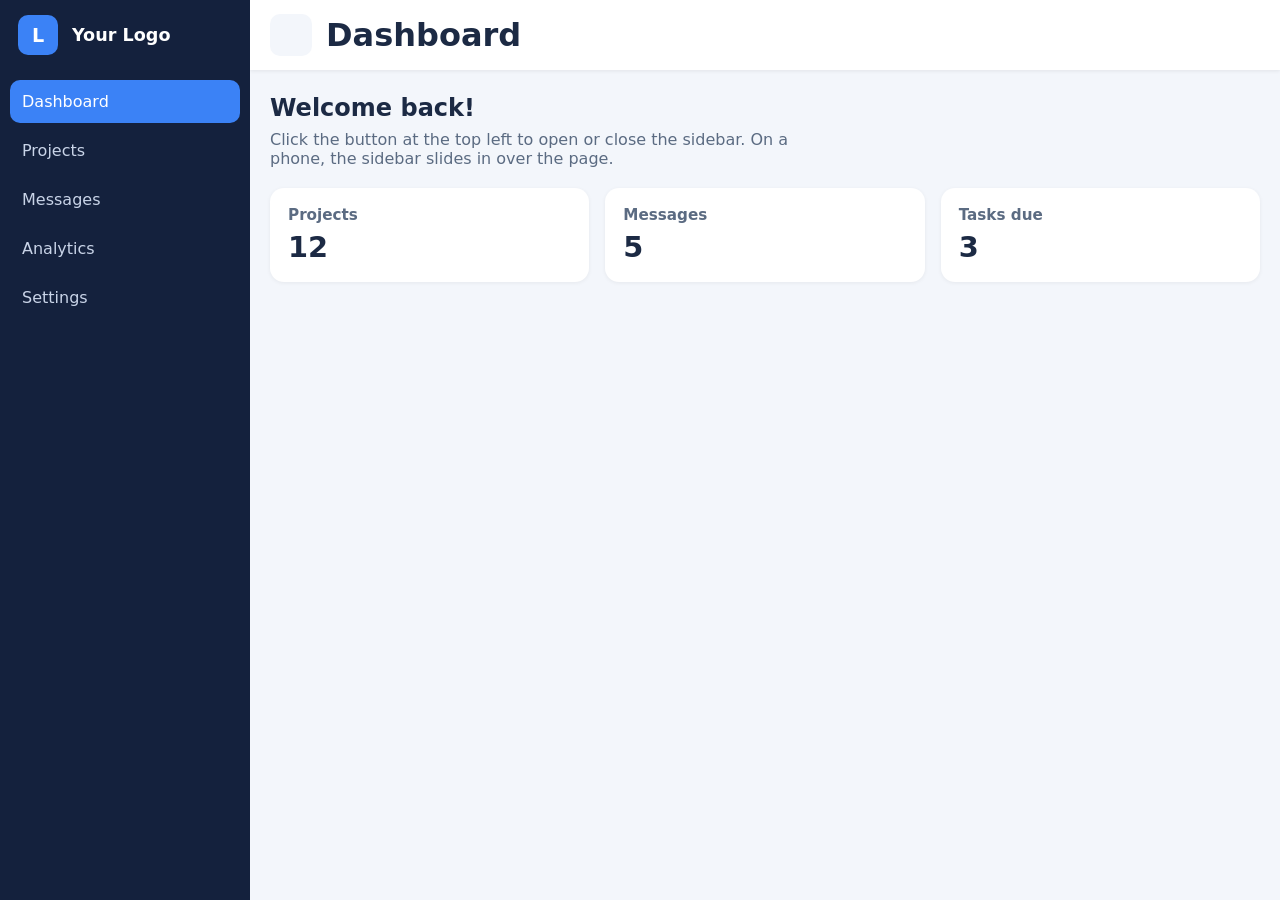
==== index.html @ d3ccb8f5 "Add files via upload Add Task 1: Collapsible Sidebar" ====
<!DOCTYPE html>
<html lang="en">
<head>
  <meta charset="UTF-8">
  <meta name="viewport" content="width=device-width, initial-scale=1.0">
  <title>Task 1 - Collapsible Sidebar</title>
  <link rel="stylesheet" href="style.css">
</head>          
<body>

  <!-- SIDEBAR -->
  <aside class="sidebar" id="sidebar">
    <!-- Logo placeholder at the top -->
    <div class="logo">
      <span class="logo-mark">L</span>
      <span class="logo-text">Your Logo</span>
    </div>

    <!-- 5 links with icons -->
    <nav>
      <ul class="menu">
        <li>
          <a href="#" class="active" title="Dashboard">
            <span class="label">Dashboard</span>
          </a>
        </li>
        <li>
          <a href="#" title="Projects">

            <span class="label">Projects</span>
          </a>
        </li>
        <li>
          <a href="#" title="Messages">

            <span class="label">Messages</span>
          </a>
        </li>
        <li>
          <a href="#" title="Analytics">

            <span class="label">Analytics</span>
          </a>
        </li>
        <li>
          <a href="#" title="Settings">
            
            <span class="label">Settings</span>
          </a>
        </li>
      </ul>
    </nav>
  </aside>

  <!-- Dark layer behind the sidebar on mobile -->
  <div class="overlay" id="overlay"></div>

  <!-- MAIN CONTENT -->
  <main class="content">
    <header class="topbar">
      <!-- Button that opens and closes the sidebar -->
      <button class="toggle-btn" id="toggleBtn" aria-label="Toggle sidebar" aria-expanded="true">
        
      </button>
      <h1>Dashboard</h1>
    </header>

    <section class="page">
      <h2>Welcome back!</h2>
      <p>Click the button at the top left to open or close the sidebar. On a phone, the sidebar slides in over the page.</p>
      <div class="cards">
        <div class="card"><h3>Projects</h3><p>12</p></div>
        <div class="card"><h3>Messages</h3><p>5</p></div>
        <div class="card"><h3>Tasks due</h3><p>3</p></div>
      </div>
    </section>
  </main>

  <script src="script.js"></script>
</body>
</html>
---- style.css ----
/* ---------- Basics ---------- */
:root {
  --sidebar-open: 250px;     /* width when open */
  --sidebar-closed: 76px;    /* width when collapsed (icons only) */
  --bg: #f3f6fb;
  --sidebar-bg: #14213d;
  --sidebar-text: #c9d4e8;
  --accent: #3b82f6;
  --speed: 0.3s;             /* animation speed */
}

* { box-sizing: border-box; margin: 0; padding: 0; }

body {
  display: flex;             /* sidebar on the left, content on the right */
  min-height: 100vh;
  font-family: system-ui, -apple-system, "Segoe UI", Roboto, Arial, sans-serif;
  background: var(--bg);
  color: #1c2a44;
}

/* ---------- Sidebar ---------- */
.sidebar {
  width: var(--sidebar-open);
  background: var(--sidebar-bg);
  color: var(--sidebar-text);
  height: 100vh;
  position: sticky;
  top: 0;
  overflow: hidden;
  flex-shrink: 0;
  transition: width var(--speed) ease;   /* smooth open/close */
}

.sidebar.collapsed { width: var(--sidebar-closed); }

/* Logo */
.logo {
  display: flex;
  align-items: center;
  gap: 14px;
  height: 70px;
  padding: 0 18px;
  white-space: nowrap;
}

.logo-mark {
  width: 40px;
  height: 40px;
  flex-shrink: 0;
  display: grid;
  place-items: center;
  background: var(--accent);
  color: #fff;
  font-weight: 700;
  font-size: 1.2rem;
  border-radius: 10px;
}

.logo-text { font-weight: 700; color: #fff; font-size: 1.1rem; }

/* Menu links */
.menu { list-style: none; padding: 10px; }

.menu a {
  display: flex;
  align-items: center;
  gap: 16px;
  padding: 12px;
  margin-bottom: 6px;
  border-radius: 10px;
  color: inherit;
  text-decoration: none;
  white-space: nowrap;
  transition: background var(--speed), color var(--speed);
}

.menu a:hover { background: rgba(255, 255, 255, 0.08); color: #fff; }
.menu a.active { background: var(--accent); color: #fff; }

.menu svg {
  width: 24px;
  height: 24px;
  flex-shrink: 0;
  fill: none;
  stroke: currentColor;
  stroke-width: 2;
  stroke-linecap: round;
  stroke-linejoin: round;
}

/* Text fades out when the sidebar is collapsed */
.label, .logo-text { transition: opacity var(--speed); }
.sidebar.collapsed .label,
.sidebar.collapsed .logo-text { opacity: 0; }

/* ---------- Main content ---------- */
.content { flex: 1; min-width: 0; }

.topbar {
  display: flex;
  align-items: center;
  gap: 14px;
  height: 70px;
  padding: 0 20px;
  background: #fff;
  box-shadow: 0 1px 4px rgba(0, 0, 0, 0.08);
}

.toggle-btn {
  width: 42px;
  height: 42px;
  display: grid;
  place-items: center;
  border: none;
  border-radius: 10px;
  background: var(--bg);
  color: var(--sidebar-bg);
  cursor: pointer;
  transition: background var(--speed);
}
.toggle-btn:hover { background: #e1e9f6; }
.toggle-btn svg { width: 24px; height: 24px; fill: none; stroke: currentColor; stroke-width: 2; stroke-linecap: round; }

.page { padding: 24px 20px; }
.page h2 { margin-bottom: 8px; }
.page > p { color: #5b6b82; margin-bottom: 20px; max-width: 560px; }

.cards { display: grid; grid-template-columns: repeat(auto-fit, minmax(180px, 1fr)); gap: 16px; }
.card { background: #fff; padding: 18px; border-radius: 14px; box-shadow: 0 1px 4px rgba(0, 0, 0, 0.06); }
.card h3 { font-size: 0.95rem; color: #5b6b82; margin-bottom: 6px; }
.card p { font-size: 1.8rem; font-weight: 700; }

/* Dark layer is hidden on desktop */
.overlay { display: none; }

/* ---------- Mobile (bonus): sidebar slides in over the page ---------- */
@media (max-width: 768px) {
  .sidebar {
    position: fixed;
    left: 0;
    top: 0;
    z-index: 20;
    width: var(--sidebar-open);
    transform: translateX(-100%);              /* hidden off-screen */
    transition: transform var(--speed) ease;
  }
  .sidebar.open { transform: translateX(0); }  /* slides in */

  .overlay {
    display: block;
    position: fixed;
    inset: 0;
    z-index: 10;
    background: rgba(0, 0, 0, 0.5);
    opacity: 0;
    pointer-events: none;
    transition: opacity var(--speed);
  }
  .overlay.show { opacity: 1; pointer-events: auto; }
}
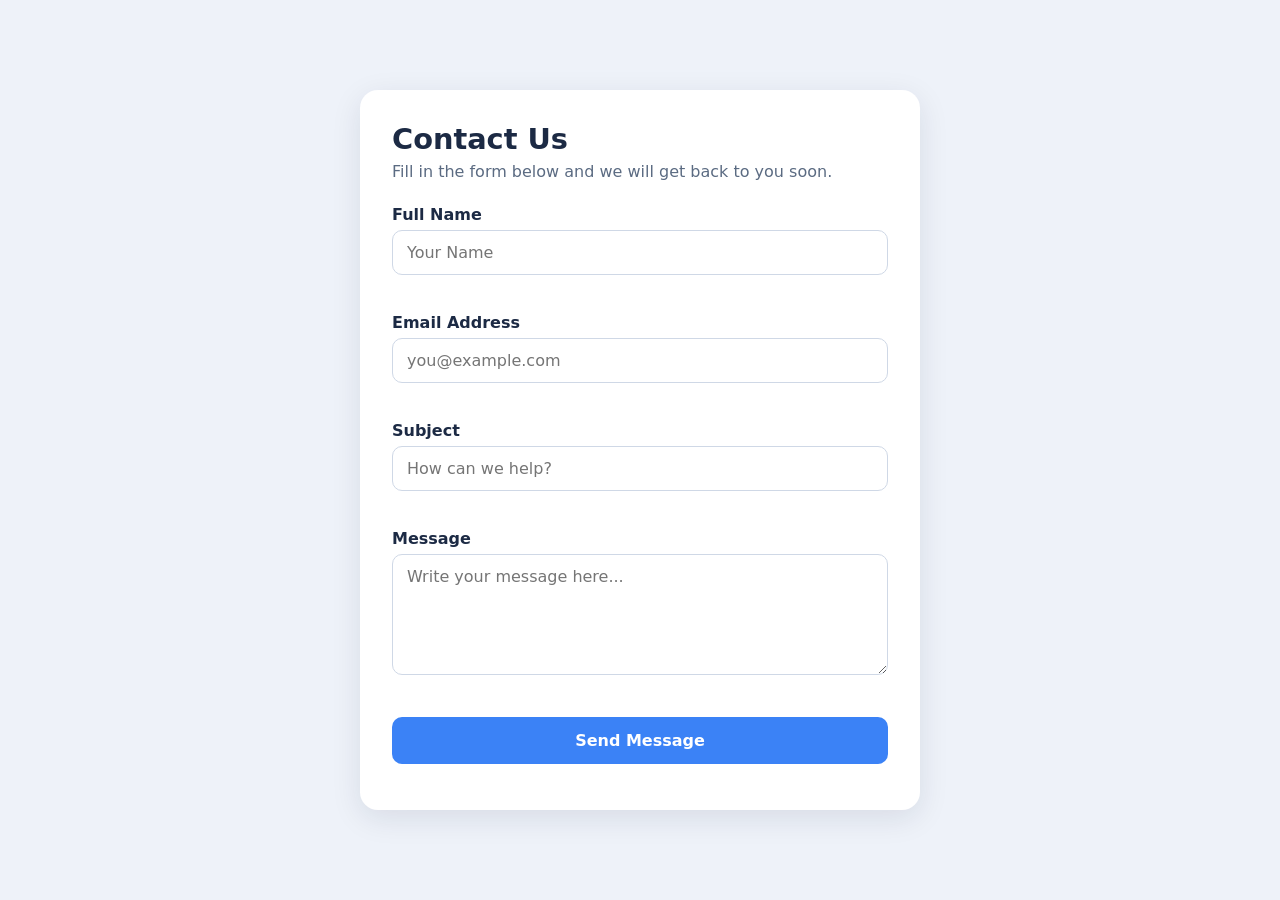
==== commit d154926e: "Add Task 2: Contact Form HTML, CSS and JavaScript project for the Elevvo Frontend Development intern" ====
--- a/index.html
+++ b/index.html
@@ -3,76 +3,45 @@
 <head>
   <meta charset="UTF-8">
   <meta name="viewport" content="width=device-width, initial-scale=1.0">
-  <title>Task 1 - Collapsible Sidebar</title>
+  <title>Task 2 - Contact Form</title>
   <link rel="stylesheet" href="style.css">
-</head>          
+</head>
 <body>
+  <main class="wrapper">
+    <section class="form-card">
+      <h1>Contact Us</h1>
+      <p class="intro">Fill in the form below and we will get back to you soon.</p>
 
-  <!-- SIDEBAR -->
-  <aside class="sidebar" id="sidebar">
-    <!-- Logo placeholder at the top -->
-    <div class="logo">
-      <span class="logo-mark">L</span>
-      <span class="logo-text">Your Logo</span>
-    </div>
+     
+      <form id="contactForm" novalidate>
 
-    <!-- 5 links with icons -->
-    <nav>
-      <ul class="menu">
-        <li>
-          <a href="#" class="active" title="Dashboard">
-            <span class="label">Dashboard</span>
-          </a>
-        </li>
-        <li>
-          <a href="#" title="Projects">
+        <div class="field">
+          <label for="name">Full Name</label>
+          <input type="text" id="name" name="name" placeholder="Your Name" autocomplete="name">
+          <small class="error" id="nameError"></small>
+        </div>
 
-            <span class="label">Projects</span>
-          </a>
-        </li>
-        <li>
-          <a href="#" title="Messages">
+        <div class="field">
+          <label for="email">Email Address</label>
+          <input type="email" id="email" name="email" placeholder="you@example.com" autocomplete="email">
+          <small class="error" id="emailError"></small>
+        </div>
 
-            <span class="label">Messages</span>
-          </a>
-        </li>
-        <li>
-          <a href="#" title="Analytics">
+        <div class="field">
+          <label for="subject">Subject</label>
+          <input type="text" id="subject" name="subject" placeholder="How can we help?">
+          <small class="error" id="subjectError"></small>
+        </div>
 
-            <span class="label">Analytics</span>
-          </a>
-        </li>
-        <li>
-          <a href="#" title="Settings">
-            
-            <span class="label">Settings</span>
-          </a>
-        </li>
-      </ul>
-    </nav>
-  </aside>
+        <div class="field">
+          <label for="message">Message</label>
+          <textarea id="message" name="message" rows="5" placeholder="Write your message here..."></textarea>
+          <small class="error" id="messageError"></small>
+        </div>
 
-  <!-- Dark layer behind the sidebar on mobile -->
-  <div class="overlay" id="overlay"></div>
-
-  <!-- MAIN CONTENT -->
-  <main class="content">
-    <header class="topbar">
-      <!-- Button that opens and closes the sidebar -->
-      <button class="toggle-btn" id="toggleBtn" aria-label="Toggle sidebar" aria-expanded="true">
-        
-      </button>
-      <h1>Dashboard</h1>
-    </header>
-
-    <section class="page">
-      <h2>Welcome back!</h2>
-      <p>Click the button at the top left to open or close the sidebar. On a phone, the sidebar slides in over the page.</p>
-      <div class="cards">
-        <div class="card"><h3>Projects</h3><p>12</p></div>
-        <div class="card"><h3>Messages</h3><p>5</p></div>
-        <div class="card"><h3>Tasks due</h3><p>3</p></div>
-      </div>
+        <button type="submit" class="submit-btn">Send Message</button>
+        <p class="success" id="successMsg" role="status"></p>
+      </form>
     </section>
   </main>
 
--- a/style.css
+++ b/style.css
@@ -1,161 +1,111 @@
 /* ---------- Basics ---------- */
 :root {
-  --sidebar-open: 250px;     /* width when open */
-  --sidebar-closed: 76px;    /* width when collapsed (icons only) */
-  --bg: #f3f6fb;
-  --sidebar-bg: #14213d;
-  --sidebar-text: #c9d4e8;
+  --bg: #eef2f9;
+  --card: #ffffff;
+  --text: #1c2a44;
+  --muted: #5b6b82;
   --accent: #3b82f6;
-  --speed: 0.3s;             /* animation speed */
+  --accent-dark: #2563eb;
+  --border: #cfd8e6;
+  --error: #dc2626;
+  --success: #15803d;
 }
 
 * { box-sizing: border-box; margin: 0; padding: 0; }
 
 body {
-  display: flex;             /* sidebar on the left, content on the right */
   min-height: 100vh;
   font-family: system-ui, -apple-system, "Segoe UI", Roboto, Arial, sans-serif;
   background: var(--bg);
-  color: #1c2a44;
+  color: var(--text);
 }
 
-/* ---------- Sidebar ---------- */
-.sidebar {
-  width: var(--sidebar-open);
-  background: var(--sidebar-bg);
-  color: var(--sidebar-text);
-  height: 100vh;
-  position: sticky;
-  top: 0;
-  overflow: hidden;
-  flex-shrink: 0;
-  transition: width var(--speed) ease;   /* smooth open/close */
+/* Centers the card on any screen */
+.wrapper {
+  min-height: 100vh;
+  display: grid;
+  place-items: center;
+  padding: 20px;
 }
 
-.sidebar.collapsed { width: var(--sidebar-closed); }
-
-/* Logo */
-.logo {
-  display: flex;
-  align-items: center;
-  gap: 14px;
-  height: 70px;
-  padding: 0 18px;
-  white-space: nowrap;
+.form-card {
+  width: 100%;
+  max-width: 560px;       /* wide on desktop, full width on phones */
+  background: var(--card);
+  padding: 32px;
+  border-radius: 18px;
+  box-shadow: 0 8px 30px rgba(20, 33, 61, 0.1);
 }
 
-.logo-mark {
-  width: 40px;
-  height: 40px;
-  flex-shrink: 0;
-  display: grid;
-  place-items: center;
-  background: var(--accent);
-  color: #fff;
-  font-weight: 700;
-  font-size: 1.2rem;
-  border-radius: 10px;
+h1 { font-size: 1.8rem; margin-bottom: 6px; }
+.intro { color: var(--muted); margin-bottom: 24px; }
+
+/* ---------- Form fields (spacing between inputs) ---------- */
+.field { margin-bottom: 18px; }
+
+label {
+  display: block;
+  font-weight: 600;
+  margin-bottom: 6px;
 }
 
-.logo-text { font-weight: 700; color: #fff; font-size: 1.1rem; }
-
-/* Menu links */
-.menu { list-style: none; padding: 10px; }
-
-.menu a {
-  display: flex;
-  align-items: center;
-  gap: 16px;
-  padding: 12px;
-  margin-bottom: 6px;
+input, textarea {
+  width: 100%;
+  padding: 12px 14px;
+  font: inherit;
+  color: var(--text);
+  background: #fff;
+  border: 1.5px solid var(--border);
   border-radius: 10px;
-  color: inherit;
-  text-decoration: none;
-  white-space: nowrap;
-  transition: background var(--speed), color var(--speed);
+  transition: border-color 0.2s, box-shadow 0.2s;
 }
 
-.menu a:hover { background: rgba(255, 255, 255, 0.08); color: #fff; }
-.menu a.active { background: var(--accent); color: #fff; }
+textarea { resize: vertical; min-height: 120px; }
 
-.menu svg {
-  width: 24px;
-  height: 24px;
-  flex-shrink: 0;
-  fill: none;
-  stroke: currentColor;
-  stroke-width: 2;
-  stroke-linecap: round;
-  stroke-linejoin: round;
+input:focus, textarea:focus {
+  outline: none;
+  border-color: var(--accent);
+  box-shadow: 0 0 0 3px rgba(59, 130, 246, 0.2);
 }
 
-/* Text fades out when the sidebar is collapsed */
-.label, .logo-text { transition: opacity var(--speed); }
-.sidebar.collapsed .label,
-.sidebar.collapsed .logo-text { opacity: 0; }
+/* Red border when a field has an error */
+.field.invalid input,
+.field.invalid textarea { border-color: var(--error); }
 
-/* ---------- Main content ---------- */
-.content { flex: 1; min-width: 0; }
-
-.topbar {
-  display: flex;
-  align-items: center;
-  gap: 14px;
-  height: 70px;
-  padding: 0 20px;
-  background: #fff;
-  box-shadow: 0 1px 4px rgba(0, 0, 0, 0.08);
+.error {
+  display: block;
+  min-height: 1.1em;
+  margin-top: 5px;
+  color: var(--error);
+  font-size: 0.85rem;
 }
 
-.toggle-btn {
-  width: 42px;
-  height: 42px;
-  display: grid;
-  place-items: center;
+/* ---------- Submit button (always visible) ---------- */
+.submit-btn {
+  width: 100%;
+  padding: 14px;
+  font: inherit;
+  font-weight: 700;
+  color: #fff;
+  background: var(--accent);
   border: none;
   border-radius: 10px;
-  background: var(--bg);
-  color: var(--sidebar-bg);
   cursor: pointer;
-  transition: background var(--speed);
+  transition: background 0.2s, transform 0.1s;
 }
-.toggle-btn:hover { background: #e1e9f6; }
-.toggle-btn svg { width: 24px; height: 24px; fill: none; stroke: currentColor; stroke-width: 2; stroke-linecap: round; }
+.submit-btn:hover { background: var(--accent-dark); }
+.submit-btn:active { transform: scale(0.98); }
 
-.page { padding: 24px 20px; }
-.page h2 { margin-bottom: 8px; }
-.page > p { color: #5b6b82; margin-bottom: 20px; max-width: 560px; }
+.success {
+  margin-top: 14px;
+  text-align: center;
+  font-weight: 600;
+  color: var(--success);
+}
 
-.cards { display: grid; grid-template-columns: repeat(auto-fit, minmax(180px, 1fr)); gap: 16px; }
-.card { background: #fff; padding: 18px; border-radius: 14px; box-shadow: 0 1px 4px rgba(0, 0, 0, 0.06); }
-.card h3 { font-size: 0.95rem; color: #5b6b82; margin-bottom: 6px; }
-.card p { font-size: 1.8rem; font-weight: 700; }
-
-/* Dark layer is hidden on desktop */
-.overlay { display: none; }
-
-/* ---------- Mobile (bonus): sidebar slides in over the page ---------- */
-@media (max-width: 768px) {
-  .sidebar {
-    position: fixed;
-    left: 0;
-    top: 0;
-    z-index: 20;
-    width: var(--sidebar-open);
-    transform: translateX(-100%);              /* hidden off-screen */
-    transition: transform var(--speed) ease;
-  }
-  .sidebar.open { transform: translateX(0); }  /* slides in */
-
-  .overlay {
-    display: block;
-    position: fixed;
-    inset: 0;
-    z-index: 10;
-    background: rgba(0, 0, 0, 0.5);
-    opacity: 0;
-    pointer-events: none;
-    transition: opacity var(--speed);
-  }
-  .overlay.show { opacity: 1; pointer-events: auto; }
+/* ---------- Small screens ---------- */
+@media (max-width: 480px) {
+  .wrapper { padding: 12px; }
+  .form-card { padding: 22px 18px; }
+  h1 { font-size: 1.5rem; }
 }
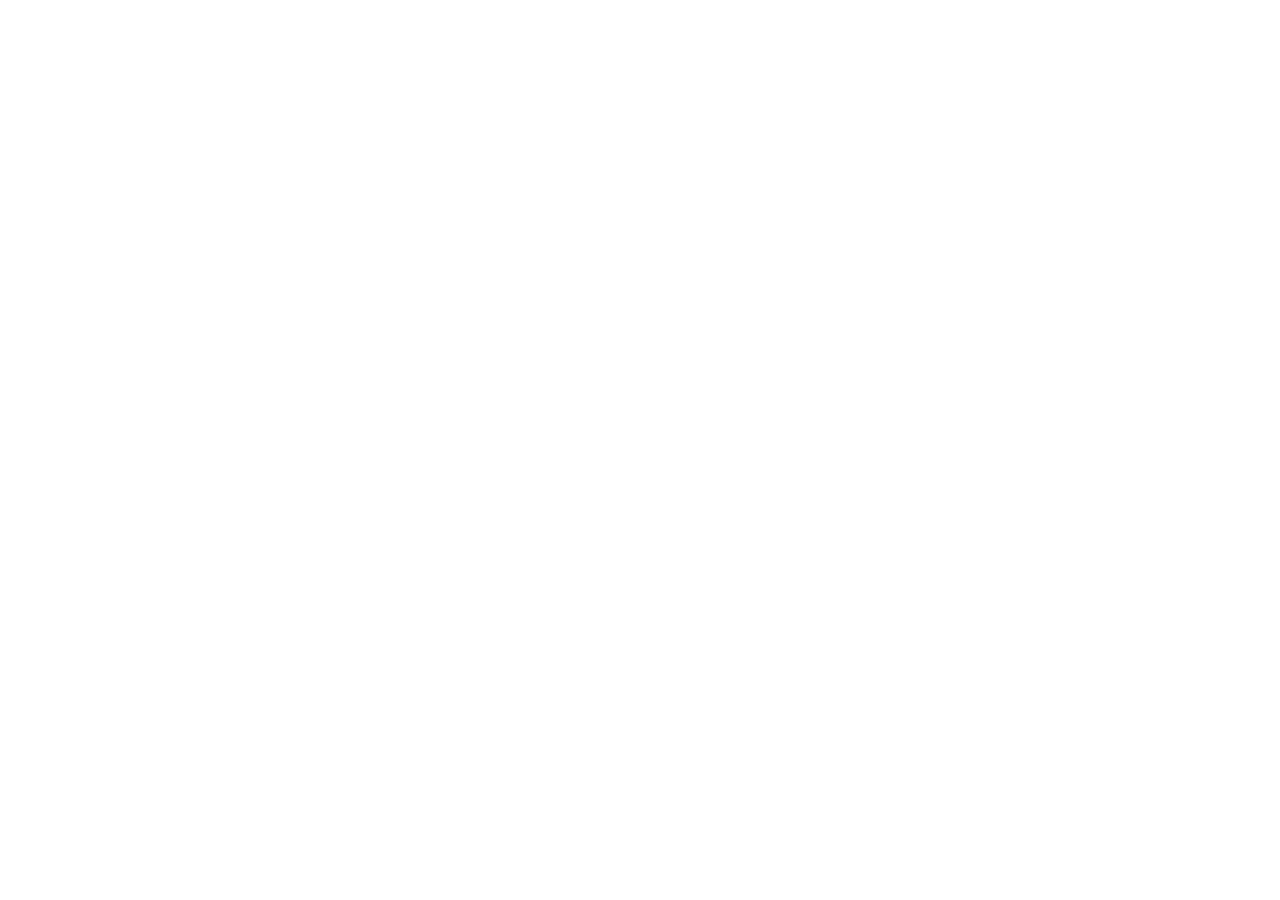
==== commit 27af12f2: "TaskFlow Landing Page" ====
--- a/index.html
+++ b/index.html
@@ -3,48 +3,289 @@
 <head>
   <meta charset="UTF-8">
   <meta name="viewport" content="width=device-width, initial-scale=1.0">
-  <title>Task 2 - Contact Form</title>
+  <title>TaskFlow - Organize your tasks</title>
   <link rel="stylesheet" href="style.css">
 </head>
 <body>
-  <main class="wrapper">
-    <section class="form-card">
-      <h1>Contact Us</h1>
-      <p class="intro">Fill in the form below and we will get back to you soon.</p>
-
-     
-      <form id="contactForm" novalidate>
-
-        <div class="field">
-          <label for="name">Full Name</label>
-          <input type="text" id="name" name="name" placeholder="Your Name" autocomplete="name">
-          <small class="error" id="nameError"></small>
-        </div>
-
-        <div class="field">
-          <label for="email">Email Address</label>
-          <input type="email" id="email" name="email" placeholder="you@example.com" autocomplete="email">
-          <small class="error" id="emailError"></small>
-        </div>
-
-        <div class="field">
-          <label for="subject">Subject</label>
-          <input type="text" id="subject" name="subject" placeholder="How can we help?">
-          <small class="error" id="subjectError"></small>
-        </div>
-
-        <div class="field">
-          <label for="message">Message</label>
-          <textarea id="message" name="message" rows="5" placeholder="Write your message here..."></textarea>
-          <small class="error" id="messageError"></small>
-        </div>
-
-        <button type="submit" class="submit-btn">Send Message</button>
-        <p class="success" id="successMsg" role="status"></p>
-      </form>
-    </section>
-  </main>
-
-  <script src="script.js"></script>
+  <div id="root"></div>
+
+  <!-- React and Babel are loaded from the internet (CDN), so no installation is needed -->
+  <script src="https://cdnjs.cloudflare.com/ajax/libs/react/18.3.1/umd/react.production.min.js"></script>
+  <script src="https://cdnjs.cloudflare.com/ajax/libs/react-dom/18.3.1/umd/react-dom.production.min.js"></script>
+  <script src="https://cdnjs.cloudflare.com/ajax/libs/babel-standalone/7.26.4/babel.min.js"></script>
+
+  <!-- Our React code (JSX). Babel converts it so the browser can run it. -->
+  <script type="text/babel">
+const { useState, useEffect, useRef } = React;
+
+/* ---------- Data (each section is built from these lists) ---------- */
+const NAV_LINKS = [
+  ["Features", "#features"],
+  ["Reviews", "#reviews"],
+  ["Pricing", "#pricing"],
+  ["Contact", "#contact"],
+];
+
+const FEATURES = [
+  { icon: "list", title: "Smart Task Lists", text: "Create lists, add due dates and sort tasks by priority. Everything you need to do, in one clear place." },
+  { icon: "bell", title: "Reminders & Deadlines", text: "Get a gentle nudge before a task is due, so you never miss an important deadline again." },
+  { icon: "users", title: "Team Collaboration", text: "Share lists with your team, assign tasks and see progress in real time." },
+];
+
+const REVIEWS = [
+  { quote: "TaskFlow cut my planning time in half. I finally know what to do every morning.", name: "Sara Ahmed", role: "Freelance Designer" },
+  { quote: "Our team stopped missing deadlines in the first month. It is simple and it just works.", name: "Daniel Brooks", role: "Project Manager" },
+  { quote: "Clean, fast and easy to use. The best task app I have tried so far.", name: "Hina Khan", role: "University Student" },
+];
+
+const PLANS = [
+  { name: "Free", price: "$0", note: "For personal use", features: ["Up to 3 lists", "Basic reminders", "Mobile access"], button: "Start Free" },
+  { name: "Pro", price: "$9", note: "For busy professionals", features: ["Unlimited lists", "Smart reminders", "Priority labels", "Priority support"], button: "Go Pro", featured: true },
+  { name: "Team", price: "$29", note: "For small teams", features: ["Everything in Pro", "Up to 10 members", "Shared lists", "Progress reports"], button: "Start Team Plan" },
+];
+
+const SOCIALS = [
+  { label: "LinkedIn", text: "in", href: "#" },
+  { label: "Facebook", text: "f", href: "#" },
+  { label: "X", text: "X", href: "#" },
+];
+
+/* ---------- Small reusable components ---------- */
+
+// Icon: draws an SVG icon by name
+function Icon({ name }) {
+  const paths = {
+    list: <path d="M9 6h11M9 12h11M9 18h11M4 6l1 1 2-2M4 12l1 1 2-2M4 18l1 1 2-2" />,
+    bell: <path d="M18 8a6 6 0 0 0-12 0c0 7-3 9-3 9h18s-3-2-3-9M13.7 21a2 2 0 0 1-3.4 0" />,
+    users: <path d="M17 21v-2a4 4 0 0 0-4-4H7a4 4 0 0 0-4 4v2M10 11a4 4 0 1 0 0-8 4 4 0 0 0 0 8M21 21v-2a4 4 0 0 0-3-3.9M16 3.1a4 4 0 0 1 0 7.8" />,
+  };
+  return (
+    <svg viewBox="0 0 24 24" className="icon" aria-hidden="true">
+      {paths[name]}
+    </svg>
+  );
+}
+
+// Reveal (bonus): fades a section in when it scrolls into view
+function Reveal({ children, delay = 0, className = "" }) {
+  const ref = useRef(null);
+  const [visible, setVisible] = useState(false);
+
+  useEffect(() => {
+    const el = ref.current;
+    if (!el || !("IntersectionObserver" in window)) {
+      setVisible(true);
+      return;
+    }
+    const observer = new IntersectionObserver(
+      ([entry]) => {
+        if (entry.isIntersecting) {
+          setVisible(true);
+          observer.disconnect();
+        }
+      },
+      { threshold: 0.15 }
+    );
+    observer.observe(el);
+    return () => observer.disconnect();
+  }, []);
+
+  return (
+    <div
+      ref={ref}
+      className={`reveal ${visible ? "show" : ""} ${className}`}
+      style={{ transitionDelay: delay + "ms" }}
+    >
+      {children}
+    </div>
+  );
+}
+
+/* ---------- Page sections ---------- */
+
+function Navbar() {
+  const [open, setOpen] = useState(false);
+  return (
+    <header className="nav">
+      <div className="container nav-inner">
+        <a className="brand" href="#top">
+          <span className="brand-mark">&#10003;</span> TaskFlow
+        </a>
+        <button className="menu-btn" aria-label="Toggle menu" aria-expanded={open} onClick={() => setOpen(!open)}>
+          {open ? "\u2715" : "\u2630"}
+        </button>
+        <nav className={"nav-links " + (open ? "open" : "")}>
+          {NAV_LINKS.map(([label, href]) => (
+            <a key={label} href={href} onClick={() => setOpen(false)}>{label}</a>
+          ))}
+          <a className="btn btn-small" href="#pricing" onClick={() => setOpen(false)}>Get Started</a>
+        </nav>
+      </div>
+    </header>
+  );
+}
+
+function Hero() {
+  const tasks = ["Design the landing page", "Send invoice to client", "Plan next week"];
+  const [done, setDone] = useState([true, false, false]);
+
+  const toggle = (i) => setDone(done.map((d, idx) => (idx === i ? !d : d)));
+  const finished = done.filter(Boolean).length;
+
+  return (
+    <section className="hero" id="top">
+      <div className="container hero-grid">
+        <Reveal>
+          <p className="tag">Task management made simple</p>
+          <h1>Organize your tasks. <span>Get more done.</span></h1>
+          <p className="lead">TaskFlow helps you plan your day, track deadlines and finish what matters, without the stress.</p>
+          <div className="hero-actions">
+            <a className="btn" href="#pricing">Get Started Free</a>
+            <a className="btn btn-outline" href="#features">See Features</a>
+          </div>
+        </Reveal>
+
+        <Reveal delay={150}>
+          <div className="mock">
+            <div className="mock-head">
+              <b>Today</b>
+              <span>{finished}/{tasks.length} done</span>
+            </div>
+            {tasks.map((t, i) => (
+              <button key={t} className={"mock-task " + (done[i] ? "done" : "")} onClick={() => toggle(i)}>
+                <span className="check">{done[i] ? "\u2713" : ""}</span>
+                {t}
+              </button>
+            ))}
+          </div>
+        </Reveal>
+      </div>
+    </section>
+  );
+}
+
+function Features() {
+  return (
+    <section className="section" id="features">
+      <div className="container">
+        <Reveal>
+          <h2>Everything you need to stay on track</h2>
+          <p className="sub">Three simple tools that keep your work organized.</p>
+        </Reveal>
+        <div className="grid-3">
+          {FEATURES.map((f, i) => (
+            <Reveal key={f.title} delay={i * 120}>
+              <div className="card feature">
+                <div className="icon-wrap"><Icon name={f.icon} /></div>
+                <h3>{f.title}</h3>
+                <p>{f.text}</p>
+              </div>
+            </Reveal>
+          ))}
+        </div>
+      </div>
+    </section>
+  );
+}
+
+function Reviews() {
+  return (
+    <section className="section alt" id="reviews">
+      <div className="container">
+        <Reveal>
+          <h2>Loved by happy users</h2>
+          <p className="sub">Here is what people say about TaskFlow.</p>
+        </Reveal>
+        <div className="grid-3">
+          {REVIEWS.map((r, i) => (
+            <Reveal key={r.name} delay={i * 120}>
+              <figure className="card review">
+                <div className="stars" aria-label="5 stars">&#9733;&#9733;&#9733;&#9733;&#9733;</div>
+                <blockquote>&ldquo;{r.quote}&rdquo;</blockquote>
+                <figcaption><b>{r.name}</b><span>{r.role}</span></figcaption>
+              </figure>
+            </Reveal>
+          ))}
+        </div>
+      </div>
+    </section>
+  );
+}
+
+function Pricing() {
+  return (
+    <section className="section" id="pricing">
+      <div className="container">
+        <Reveal>
+          <h2>Simple pricing</h2>
+          <p className="sub">Start free. Upgrade when you are ready.</p>
+        </Reveal>
+        <div className="grid-3 pricing">
+          {PLANS.map((p, i) => (
+            <Reveal key={p.name} delay={i * 120}>
+              <div className={"card plan " + (p.featured ? "featured" : "")}>
+                {p.featured && <span className="badge">Most popular</span>}
+                <h3>{p.name}</h3>
+                <p className="note">{p.note}</p>
+                <p className="price">{p.price}<small>{p.name === "Free" ? "" : " / month"}</small></p>
+                <ul>
+                  {p.features.map((f) => <li key={f}>{f}</li>)}
+                </ul>
+                <a className={"btn " + (p.featured ? "" : "btn-outline")} href="#contact">{p.button}</a>
+              </div>
+            </Reveal>
+          ))}
+        </div>
+      </div>
+    </section>
+  );
+}
+
+function Footer() {
+  return (
+    <footer className="footer" id="contact">
+      <div className="container footer-grid">
+        <div>
+          <a className="brand light" href="#top"><span className="brand-mark">&#10003;</span> TaskFlow</a>
+          <p className="foot-text">Organize your tasks and get more done.</p>
+        </div>
+        <div>
+          <h4>Contact</h4>
+          <a href="mailto:hello@taskflow.example">hello@taskflow.example</a>
+          <a href="tel:+15550100">+1 555 0100</a>
+          <a href="#top">Support Center</a>
+        </div>
+        <div>
+          <h4>Follow us</h4>
+          <div className="socials">
+            {SOCIALS.map((s) => (
+              <a key={s.label} href={s.href} aria-label={s.label} className="social">{s.text}</a>
+            ))}
+          </div>
+        </div>
+      </div>
+      <p className="copy">&copy; 2026 TaskFlow. A fictional app built for the Elevvo internship.</p>
+    </footer>
+  );
+}
+
+function App() {
+  return (
+    <>
+      <Navbar />
+      <main>
+        <Hero />
+        <Features />
+        <Reviews />
+        <Pricing />
+      </main>
+      <Footer />
+    </>
+  );
+}
+
+ReactDOM.createRoot(document.getElementById("root")).render(<App />);
+
+  </script>
 </body>
 </html>
--- a/style.css
+++ b/style.css
@@ -1,111 +1,169 @@
 /* ---------- Basics ---------- */
 :root {
-  --bg: #eef2f9;
-  --card: #ffffff;
-  --text: #1c2a44;
-  --muted: #5b6b82;
-  --accent: #3b82f6;
-  --accent-dark: #2563eb;
-  --border: #cfd8e6;
-  --error: #dc2626;
-  --success: #15803d;
+  --primary: #5b5bf0;
+  --primary-dark: #4646d6;
+  --dark: #151a33;
+  --text: #2a3150;
+  --muted: #667091;
+  --bg: #ffffff;
+  --alt: #f4f5fd;
+  --border: #e3e6f5;
 }
 
 * { box-sizing: border-box; margin: 0; padding: 0; }
+html { scroll-behavior: smooth; scroll-padding-top: 76px; }
 
 body {
-  min-height: 100vh;
   font-family: system-ui, -apple-system, "Segoe UI", Roboto, Arial, sans-serif;
+  color: var(--text);
   background: var(--bg);
-  color: var(--text);
+  line-height: 1.6;
 }
 
-/* Centers the card on any screen */
-.wrapper {
-  min-height: 100vh;
-  display: grid;
-  place-items: center;
-  padding: 20px;
+.container { width: 100%; max-width: 1100px; margin: 0 auto; padding: 0 20px; }
+a { color: inherit; text-decoration: none; }
+ul { list-style: none; }
+
+/* ---------- Buttons ---------- */
+.btn {
+  display: inline-block;
+  padding: 13px 26px;
+  font: inherit;
+  font-weight: 600;
+  color: #fff;
+  background: var(--primary);
+  border: 2px solid var(--primary);
+  border-radius: 12px;
+  cursor: pointer;
+  text-align: center;
+  transition: background 0.2s, transform 0.2s;
+}
+.btn:hover { background: var(--primary-dark); border-color: var(--primary-dark); transform: translateY(-2px); }
+.btn-outline { background: transparent; color: var(--primary); }
+.btn-outline:hover { color: #fff; }
+.btn-small { padding: 9px 18px; }
+
+/* ---------- Navbar ---------- */
+.nav {
+  position: sticky;
+  top: 0;
+  z-index: 50;
+  background: rgba(255, 255, 255, 0.92);
+  backdrop-filter: blur(8px);
+  border-bottom: 1px solid var(--border);
+}
+.nav-inner { display: flex; align-items: center; justify-content: space-between; height: 68px; }
+.brand { display: flex; align-items: center; gap: 10px; font-size: 1.3rem; font-weight: 800; color: var(--dark); }
+.brand.light { color: #fff; }
+.brand-mark {
+  width: 34px; height: 34px; display: grid; place-items: center;
+  background: var(--primary); color: #fff; border-radius: 10px; font-size: 1rem;
+}
+.nav-links { display: flex; align-items: center; gap: 28px; font-weight: 500; }
+.nav-links a:not(.btn):hover { color: var(--primary); }
+.menu-btn { display: none; font-size: 1.5rem; background: none; border: none; cursor: pointer; color: var(--dark); }
+
+/* ---------- Hero ---------- */
+.hero { padding: 70px 0 80px; background: linear-gradient(180deg, var(--alt), #fff); }
+.hero-grid { display: grid; grid-template-columns: 1.1fr 0.9fr; gap: 40px; align-items: center; }
+.tag { display: inline-block; padding: 5px 14px; background: #e6e6fd; color: var(--primary); font-weight: 600; font-size: 0.85rem; border-radius: 999px; margin-bottom: 16px; }
+.hero h1 { font-size: 3rem; line-height: 1.15; color: var(--dark); margin-bottom: 16px; }
+.hero h1 span { color: var(--primary); }
+.lead { font-size: 1.15rem; color: var(--muted); margin-bottom: 28px; max-width: 480px; }
+.hero-actions { display: flex; flex-wrap: wrap; gap: 14px; }
+
+.mock { background: #fff; border: 1px solid var(--border); border-radius: 20px; padding: 22px; box-shadow: 0 20px 50px rgba(91, 91, 240, 0.15); }
+.mock-head { display: flex; justify-content: space-between; margin-bottom: 14px; color: var(--dark); }
+.mock-head span { color: var(--muted); font-size: 0.9rem; }
+.mock-task {
+  display: flex; align-items: center; gap: 12px; width: 100%;
+  padding: 13px 14px; margin-bottom: 10px; font: inherit; text-align: left; color: var(--text);
+  background: var(--alt); border: none; border-radius: 12px; cursor: pointer; transition: background 0.2s;
+}
+.mock-task:hover { background: #e9eafc; }
+.check { width: 24px; height: 24px; flex-shrink: 0; display: grid; place-items: center; border: 2px solid #b8bde6; border-radius: 7px; color: #fff; font-size: 0.85rem; }
+.mock-task.done { color: var(--muted); text-decoration: line-through; }
+.mock-task.done .check { background: var(--primary); border-color: var(--primary); }
+
+/* ---------- Sections ---------- */
+.section { padding: 80px 0; }
+.section.alt { background: var(--alt); }
+.section h2 { text-align: center; font-size: 2.1rem; color: var(--dark); margin-bottom: 8px; }
+.sub { text-align: center; color: var(--muted); margin-bottom: 44px; }
+.grid-3 { display: grid; grid-template-columns: repeat(3, 1fr); gap: 24px; align-items: stretch; }
+.grid-3 > .reveal { height: 100%; }
+
+.card { height: 100%; background: #fff; border: 1px solid var(--border); border-radius: 18px; padding: 28px; }
+
+/* Features */
+.feature { transition: transform 0.25s, box-shadow 0.25s; }
+.feature:hover { transform: translateY(-6px); box-shadow: 0 14px 30px rgba(91, 91, 240, 0.12); }
+.icon-wrap { width: 54px; height: 54px; display: grid; place-items: center; background: #e6e6fd; border-radius: 14px; margin-bottom: 16px; }
+.icon { width: 28px; height: 28px; fill: none; stroke: var(--primary); stroke-width: 2; stroke-linecap: round; stroke-linejoin: round; }
+.feature h3 { color: var(--dark); margin-bottom: 8px; }
+.feature p { color: var(--muted); }
+
+/* Reviews */
+.review { margin: 0; display: flex; flex-direction: column; }
+.stars { color: #f5a623; letter-spacing: 3px; margin-bottom: 12px; }
+.review blockquote { flex: 1; font-size: 1.05rem; margin-bottom: 18px; }
+.review figcaption b { display: block; color: var(--dark); }
+.review figcaption span { color: var(--muted); font-size: 0.9rem; }
+
+/* Pricing */
+.plan { position: relative; display: flex; flex-direction: column; }
+.plan h3 { color: var(--dark); font-size: 1.3rem; }
+.note { color: var(--muted); margin-bottom: 12px; }
+.price { font-size: 2.6rem; font-weight: 800; color: var(--dark); margin-bottom: 16px; }
+.price small { font-size: 1rem; font-weight: 500; color: var(--muted); }
+.plan ul { flex: 1; margin-bottom: 24px; }
+.plan li { padding: 7px 0 7px 28px; position: relative; }
+.plan li::before { content: "\2713"; position: absolute; left: 0; color: var(--primary); font-weight: 700; }
+.plan.featured { border: 2px solid var(--primary); box-shadow: 0 18px 40px rgba(91, 91, 240, 0.18); }
+.badge { position: absolute; top: -13px; left: 50%; transform: translateX(-50%); background: var(--primary); color: #fff; padding: 3px 14px; border-radius: 999px; font-size: 0.8rem; font-weight: 600; white-space: nowrap; }
+
+/* ---------- Footer ---------- */
+.footer { background: var(--dark); color: #b9bfdc; padding: 56px 0 24px; }
+.footer-grid { display: grid; grid-template-columns: 1.4fr 1fr 1fr; gap: 30px; }
+.footer h4 { color: #fff; margin-bottom: 12px; }
+.footer-grid a:not(.brand):not(.social) { display: block; margin-bottom: 8px; }
+.footer-grid a:not(.brand):not(.social):hover { color: #fff; }
+.foot-text { margin-top: 12px; max-width: 260px; }
+.socials { display: flex; gap: 10px; }
+.social { width: 42px; height: 42px; display: grid; place-items: center; background: rgba(255, 255, 255, 0.1); color: #fff; font-weight: 700; border-radius: 50%; transition: background 0.2s; }
+.social:hover { background: var(--primary); }
+.copy { text-align: center; margin-top: 40px; padding-top: 20px; border-top: 1px solid rgba(255, 255, 255, 0.12); font-size: 0.9rem; }
+
+/* ---------- Scroll animation (bonus) ---------- */
+.reveal { opacity: 0; transform: translateY(26px); transition: opacity 0.7s ease, transform 0.7s ease; }
+.reveal.show { opacity: 1; transform: none; }
+@media (prefers-reduced-motion: reduce) {
+  .reveal { opacity: 1; transform: none; transition: none; }
+  html { scroll-behavior: auto; }
 }
 
-.form-card {
-  width: 100%;
-  max-width: 560px;       /* wide on desktop, full width on phones */
-  background: var(--card);
-  padding: 32px;
-  border-radius: 18px;
-  box-shadow: 0 8px 30px rgba(20, 33, 61, 0.1);
+/* ---------- Tablet ---------- */
+@media (max-width: 900px) {
+  .hero-grid { grid-template-columns: 1fr; }
+  .hero h1 { font-size: 2.5rem; }
+  .grid-3 { grid-template-columns: 1fr 1fr; }
 }
 
-h1 { font-size: 1.8rem; margin-bottom: 6px; }
-.intro { color: var(--muted); margin-bottom: 24px; }
-
-/* ---------- Form fields (spacing between inputs) ---------- */
-.field { margin-bottom: 18px; }
-
-label {
-  display: block;
-  font-weight: 600;
-  margin-bottom: 6px;
+/* ---------- Phone ---------- */
+@media (max-width: 680px) {
+  .menu-btn { display: block; }
+  .nav-links {
+    display: none; position: absolute; top: 68px; left: 0; right: 0;
+    flex-direction: column; align-items: stretch; gap: 0; padding: 12px 20px 20px;
+    background: #fff; border-bottom: 1px solid var(--border);
+  }
+  .nav-links.open { display: flex; }
+  .nav-links a { padding: 12px 0; }
+  .nav-links .btn { margin-top: 8px; padding: 12px; }
+  .hero { padding: 40px 0 50px; }
+  .hero h1 { font-size: 2rem; }
+  .section { padding: 56px 0; }
+  .section h2 { font-size: 1.7rem; }
+  .grid-3 { grid-template-columns: 1fr; }
+  .footer-grid { grid-template-columns: 1fr; }
 }
-
-input, textarea {
-  width: 100%;
-  padding: 12px 14px;
-  font: inherit;
-  color: var(--text);
-  background: #fff;
-  border: 1.5px solid var(--border);
-  border-radius: 10px;
-  transition: border-color 0.2s, box-shadow 0.2s;
-}
-
-textarea { resize: vertical; min-height: 120px; }
-
-input:focus, textarea:focus {
-  outline: none;
-  border-color: var(--accent);
-  box-shadow: 0 0 0 3px rgba(59, 130, 246, 0.2);
-}
-
-/* Red border when a field has an error */
-.field.invalid input,
-.field.invalid textarea { border-color: var(--error); }
-
-.error {
-  display: block;
-  min-height: 1.1em;
-  margin-top: 5px;
-  color: var(--error);
-  font-size: 0.85rem;
-}
-
-/* ---------- Submit button (always visible) ---------- */
-.submit-btn {
-  width: 100%;
-  padding: 14px;
-  font: inherit;
-  font-weight: 700;
-  color: #fff;
-  background: var(--accent);
-  border: none;
-  border-radius: 10px;
-  cursor: pointer;
-  transition: background 0.2s, transform 0.1s;
-}
-.submit-btn:hover { background: var(--accent-dark); }
-.submit-btn:active { transform: scale(0.98); }
-
-.success {
-  margin-top: 14px;
-  text-align: center;
-  font-weight: 600;
-  color: var(--success);
-}
-
-/* ---------- Small screens ---------- */
-@media (max-width: 480px) {
-  .wrapper { padding: 12px; }
-  .form-card { padding: 22px 18px; }
-  h1 { font-size: 1.5rem; }
-}
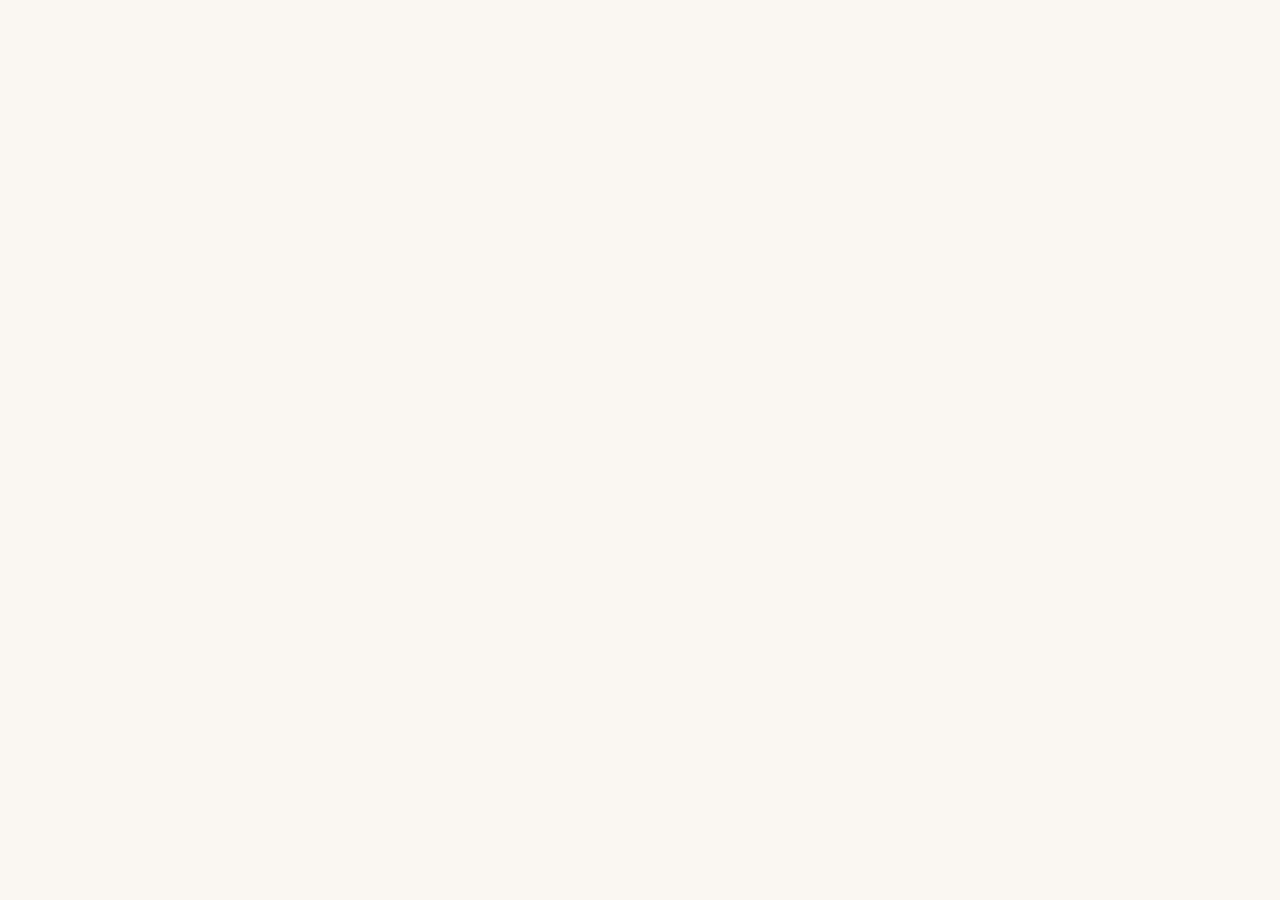
==== commit abeaf565: "Personal Blog Homepage" ====
--- a/index.html
+++ b/index.html
@@ -3,7 +3,7 @@
 <head>
   <meta charset="UTF-8">
   <meta name="viewport" content="width=device-width, initial-scale=1.0">
-  <title>TaskFlow - Organize your tasks</title>
+  <title>Jawad's Notebook - Personal Blog</title>
   <link rel="stylesheet" href="style.css">
 </head>
 <body>
@@ -16,270 +16,175 @@
 
   <!-- Our React code (JSX). Babel converts it so the browser can run it. -->
   <script type="text/babel">
-const { useState, useEffect, useRef } = React;
+const { useState, useMemo } = React;
 
-/* ---------- Data (each section is built from these lists) ---------- */
-const NAV_LINKS = [
-  ["Features", "#features"],
-  ["Reviews", "#reviews"],
-  ["Pricing", "#pricing"],
-  ["Contact", "#contact"],
+/* ---------- Settings ---------- */
+const POSTS_PER_PAGE = 6;                         // limit of visible posts per page
+const CATEGORIES = ["All", "Tech", "Travel", "Food"];
+
+/* ---------- Blog posts (data) ---------- */
+const POSTS = [
+  { id: 1, category: "Tech", title: "Getting Started with React Hooks", text: "A simple guide to useState and useEffect for beginners.", date: "2026-10-22" },
+  { id: 2, category: "Travel", title: "A Weekend in Swat Valley", text: "Green hills, cold rivers and where to stop for tea.", date: "2026-10-18" },
+  { id: 3, category: "Food", title: "The Perfect Cup of Chai", text: "Simple steps for a strong, creamy tea at home.", date: "2026-10-14" },
+  { id: 4, category: "Tech", title: "5 Free Tools Every Beginner Developer Needs", text: "Editors, browsers and helpers that make coding easier.", date: "2026-10-10" },
+  { id: 5, category: "Food", title: "Easy Weeknight Chapli Kabab", text: "Crispy outside, juicy inside, ready in under an hour.", date: "2026-10-06" },
+  { id: 6, category: "Travel", title: "Packing Light for Mountain Trips", text: "What to bring, what to skip and how to stay comfortable.", date: "2026-10-02" },
+  { id: 7, category: "Tech", title: "How I Learned CSS Grid in One Weekend", text: "The small projects that made grid finally click.", date: "2026-09-28" },
+  { id: 8, category: "Food", title: "Street Food Favorites I Keep Coming Back To", text: "Snacks that taste best from a roadside stall.", date: "2026-09-24" },
+  { id: 9, category: "Travel", title: "Road Trip Tips for Beginners", text: "Plan your route, carry snacks and keep a spare plan.", date: "2026-09-20" },
+  { id: 10, category: "Tech", title: "Why Every Student Should Learn Git", text: "Save your work, undo mistakes and share code with others.", date: "2026-09-15" },
+  { id: 11, category: "Food", title: "Baking Bread Without an Oven", text: "A pan, a lid and patience: that is all you need.", date: "2026-09-10" },
+  { id: 12, category: "Travel", title: "Small Towns Worth Visiting", text: "Quiet places with friendly people and great views.", date: "2026-09-05" },
 ];
 
-const FEATURES = [
-  { icon: "list", title: "Smart Task Lists", text: "Create lists, add due dates and sort tasks by priority. Everything you need to do, in one clear place." },
-  { icon: "bell", title: "Reminders & Deadlines", text: "Get a gentle nudge before a task is due, so you never miss an important deadline again." },
-  { icon: "users", title: "Team Collaboration", text: "Share lists with your team, assign tasks and see progress in real time." },
-];
+/* ---------- Cover images: small SVG pictures made in code ---------- */
+const PALETTES = {
+  Tech: [["#4f46e5", "#06b6d4"], ["#0ea5e9", "#6366f1"], ["#7c3aed", "#38bdf8"], ["#2563eb", "#14b8a6"]],
+  Travel: [["#f97316", "#facc15"], ["#10b981", "#0ea5e9"], ["#ec4899", "#f97316"], ["#14b8a6", "#84cc16"]],
+  Food: [["#ef4444", "#f59e0b"], ["#d97706", "#fb7185"], ["#f43f5e", "#fb923c"], ["#b45309", "#fbbf24"]],
+};
 
-const REVIEWS = [
-  { quote: "TaskFlow cut my planning time in half. I finally know what to do every morning.", name: "Sara Ahmed", role: "Freelance Designer" },
-  { quote: "Our team stopped missing deadlines in the first month. It is simple and it just works.", name: "Daniel Brooks", role: "Project Manager" },
-  { quote: "Clean, fast and easy to use. The best task app I have tried so far.", name: "Hina Khan", role: "University Student" },
-];
+const SHAPES = {
+  Tech: '<rect x="90" y="55" width="220" height="140" rx="14" fill="#fff" opacity=".92"/><rect x="108" y="78" width="90" height="10" rx="5" fill="#4f46e5"/><rect x="108" y="102" width="150" height="10" rx="5" fill="#94a3b8"/><rect x="108" y="126" width="120" height="10" rx="5" fill="#94a3b8"/><rect x="108" y="150" width="70" height="10" rx="5" fill="#94a3b8"/><rect x="150" y="205" width="100" height="12" rx="6" fill="#fff" opacity=".7"/>',
+  Travel: '<circle cx="300" cy="70" r="30" fill="#fff" opacity=".85"/><polygon points="40,230 150,90 230,200 280,140 380,230" fill="#fff" opacity=".9"/><polygon points="150,90 175,125 150,115 128,128" fill="#e2e8f0"/><polygon points="0,230 70,170 140,230" fill="#fff" opacity=".55"/>',
+  Food: '<path d="M95 120h210a105 105 0 0 1-210 0z" fill="#fff" opacity=".92"/><rect x="85" y="112" width="230" height="14" rx="7" fill="#fff"/><path d="M160 90c-14-18 14-24 0-44M200 90c-14-18 14-24 0-44M240 90c-14-18 14-24 0-44" stroke="#fff" stroke-width="7" fill="none" stroke-linecap="round" opacity=".8"/>',
+};
 
-const PLANS = [
-  { name: "Free", price: "$0", note: "For personal use", features: ["Up to 3 lists", "Basic reminders", "Mobile access"], button: "Start Free" },
-  { name: "Pro", price: "$9", note: "For busy professionals", features: ["Unlimited lists", "Smart reminders", "Priority labels", "Priority support"], button: "Go Pro", featured: true },
-  { name: "Team", price: "$29", note: "For small teams", features: ["Everything in Pro", "Up to 10 members", "Shared lists", "Progress reports"], button: "Start Team Plan" },
-];
-
-const SOCIALS = [
-  { label: "LinkedIn", text: "in", href: "#" },
-  { label: "Facebook", text: "f", href: "#" },
-  { label: "X", text: "X", href: "#" },
-];
-
-/* ---------- Small reusable components ---------- */
-
-// Icon: draws an SVG icon by name
-function Icon({ name }) {
-  const paths = {
-    list: <path d="M9 6h11M9 12h11M9 18h11M4 6l1 1 2-2M4 12l1 1 2-2M4 18l1 1 2-2" />,
-    bell: <path d="M18 8a6 6 0 0 0-12 0c0 7-3 9-3 9h18s-3-2-3-9M13.7 21a2 2 0 0 1-3.4 0" />,
-    users: <path d="M17 21v-2a4 4 0 0 0-4-4H7a4 4 0 0 0-4 4v2M10 11a4 4 0 1 0 0-8 4 4 0 0 0 0 8M21 21v-2a4 4 0 0 0-3-3.9M16 3.1a4 4 0 0 1 0 7.8" />,
-  };
-  return (
-    <svg viewBox="0 0 24 24" className="icon" aria-hidden="true">
-      {paths[name]}
-    </svg>
-  );
+function makeCover(category, index) {
+  const [c1, c2] = PALETTES[category][index % 4];
+  const svg =
+    '<svg xmlns="http://www.w3.org/2000/svg" viewBox="0 0 400 250">' +
+    '<defs><linearGradient id="g" x1="0" y1="0" x2="1" y2="1"><stop offset="0" stop-color="' + c1 + '"/><stop offset="1" stop-color="' + c2 + '"/></linearGradient></defs>' +
+    '<rect width="400" height="250" fill="url(#g)"/>' + SHAPES[category] + "</svg>";
+  return "data:image/svg+xml;utf8," + encodeURIComponent(svg);
 }
 
-// Reveal (bonus): fades a section in when it scrolls into view
-function Reveal({ children, delay = 0, className = "" }) {
-  const ref = useRef(null);
-  const [visible, setVisible] = useState(false);
-
-  useEffect(() => {
-    const el = ref.current;
-    if (!el || !("IntersectionObserver" in window)) {
-      setVisible(true);
-      return;
-    }
-    const observer = new IntersectionObserver(
-      ([entry]) => {
-        if (entry.isIntersecting) {
-          setVisible(true);
-          observer.disconnect();
-        }
-      },
-      { threshold: 0.15 }
-    );
-    observer.observe(el);
-    return () => observer.disconnect();
-  }, []);
-
-  return (
-    <div
-      ref={ref}
-      className={`reveal ${visible ? "show" : ""} ${className}`}
-      style={{ transitionDelay: delay + "ms" }}
-    >
-      {children}
-    </div>
-  );
+function formatDate(iso) {
+  return new Date(iso + "T00:00:00").toLocaleDateString("en-GB", { day: "numeric", month: "short", year: "numeric" });
 }
 
-/* ---------- Page sections ---------- */
+/* ---------- Components ---------- */
 
-function Navbar() {
-  const [open, setOpen] = useState(false);
+function Header() {
   return (
-    <header className="nav">
-      <div className="container nav-inner">
-        <a className="brand" href="#top">
-          <span className="brand-mark">&#10003;</span> TaskFlow
-        </a>
-        <button className="menu-btn" aria-label="Toggle menu" aria-expanded={open} onClick={() => setOpen(!open)}>
-          {open ? "\u2715" : "\u2630"}
-        </button>
-        <nav className={"nav-links " + (open ? "open" : "")}>
-          {NAV_LINKS.map(([label, href]) => (
-            <a key={label} href={href} onClick={() => setOpen(false)}>{label}</a>
-          ))}
-          <a className="btn btn-small" href="#pricing" onClick={() => setOpen(false)}>Get Started</a>
-        </nav>
+    <header className="site-header">
+      <div className="container">
+        <h1>Jawad&rsquo;s Notebook</h1>
+        <p>Short stories about tech, travel and food.</p>
       </div>
     </header>
   );
 }
 
-function Hero() {
-  const tasks = ["Design the landing page", "Send invoice to client", "Plan next week"];
-  const [done, setDone] = useState([true, false, false]);
-
-  const toggle = (i) => setDone(done.map((d, idx) => (idx === i ? !d : d)));
-  const finished = done.filter(Boolean).length;
-
+// Props: value and onChange come from the parent (App)
+function SearchBar({ value, onChange }) {
   return (
-    <section className="hero" id="top">
-      <div className="container hero-grid">
-        <Reveal>
-          <p className="tag">Task management made simple</p>
-          <h1>Organize your tasks. <span>Get more done.</span></h1>
-          <p className="lead">TaskFlow helps you plan your day, track deadlines and finish what matters, without the stress.</p>
-          <div className="hero-actions">
-            <a className="btn" href="#pricing">Get Started Free</a>
-            <a className="btn btn-outline" href="#features">See Features</a>
-          </div>
-        </Reveal>
-
-        <Reveal delay={150}>
-          <div className="mock">
-            <div className="mock-head">
-              <b>Today</b>
-              <span>{finished}/{tasks.length} done</span>
-            </div>
-            {tasks.map((t, i) => (
-              <button key={t} className={"mock-task " + (done[i] ? "done" : "")} onClick={() => toggle(i)}>
-                <span className="check">{done[i] ? "\u2713" : ""}</span>
-                {t}
-              </button>
-            ))}
-          </div>
-        </Reveal>
-      </div>
-    </section>
+    <input
+      className="search"
+      type="search"
+      placeholder="Search posts by title..."
+      aria-label="Search posts by title"
+      value={value}
+      onChange={(e) => onChange(e.target.value)}
+    />
   );
 }
 
-function Features() {
+function CategoryFilter({ active, onChange }) {
   return (
-    <section className="section" id="features">
-      <div className="container">
-        <Reveal>
-          <h2>Everything you need to stay on track</h2>
-          <p className="sub">Three simple tools that keep your work organized.</p>
-        </Reveal>
-        <div className="grid-3">
-          {FEATURES.map((f, i) => (
-            <Reveal key={f.title} delay={i * 120}>
-              <div className="card feature">
-                <div className="icon-wrap"><Icon name={f.icon} /></div>
-                <h3>{f.title}</h3>
-                <p>{f.text}</p>
-              </div>
-            </Reveal>
-          ))}
-        </div>
-      </div>
-    </section>
+    <div className="filters" role="group" aria-label="Filter by category">
+      {CATEGORIES.map((c) => {
+        const count = c === "All" ? POSTS.length : POSTS.filter((p) => p.category === c).length;
+        return (
+          <button key={c} className={"chip " + (active === c ? "active" : "")} aria-pressed={active === c} onClick={() => onChange(c)}>
+            {c} <span>{count}</span>
+          </button>
+        );
+      })}
+    </div>
   );
 }
 
-function Reviews() {
+function PostCard({ post }) {
   return (
-    <section className="section alt" id="reviews">
-      <div className="container">
-        <Reveal>
-          <h2>Loved by happy users</h2>
-          <p className="sub">Here is what people say about TaskFlow.</p>
-        </Reveal>
-        <div className="grid-3">
-          {REVIEWS.map((r, i) => (
-            <Reveal key={r.name} delay={i * 120}>
-              <figure className="card review">
-                <div className="stars" aria-label="5 stars">&#9733;&#9733;&#9733;&#9733;&#9733;</div>
-                <blockquote>&ldquo;{r.quote}&rdquo;</blockquote>
-                <figcaption><b>{r.name}</b><span>{r.role}</span></figcaption>
-              </figure>
-            </Reveal>
-          ))}
+    <article className="post">
+      <img src={makeCover(post.category, post.id)} alt={post.title + " cover"} loading="lazy" />
+      <div className="post-body">
+        <div className="meta">
+          <span className={"pill " + post.category.toLowerCase()}>{post.category}</span>
+          <time dateTime={post.date}>{formatDate(post.date)}</time>
         </div>
+        <h2>{post.title}</h2>
+        <p>{post.text}</p>
+        <a className="read" href="#">Read more &rarr;</a>
       </div>
-    </section>
+    </article>
   );
 }
 
-function Pricing() {
+function Pagination({ page, totalPages, onChange }) {
+  const pages = Array.from({ length: totalPages }, (_, i) => i + 1);
   return (
-    <section className="section" id="pricing">
-      <div className="container">
-        <Reveal>
-          <h2>Simple pricing</h2>
-          <p className="sub">Start free. Upgrade when you are ready.</p>
-        </Reveal>
-        <div className="grid-3 pricing">
-          {PLANS.map((p, i) => (
-            <Reveal key={p.name} delay={i * 120}>
-              <div className={"card plan " + (p.featured ? "featured" : "")}>
-                {p.featured && <span className="badge">Most popular</span>}
-                <h3>{p.name}</h3>
-                <p className="note">{p.note}</p>
-                <p className="price">{p.price}<small>{p.name === "Free" ? "" : " / month"}</small></p>
-                <ul>
-                  {p.features.map((f) => <li key={f}>{f}</li>)}
-                </ul>
-                <a className={"btn " + (p.featured ? "" : "btn-outline")} href="#contact">{p.button}</a>
-              </div>
-            </Reveal>
-          ))}
-        </div>
-      </div>
-    </section>
-  );
-}
-
-function Footer() {
-  return (
-    <footer className="footer" id="contact">
-      <div className="container footer-grid">
-        <div>
-          <a className="brand light" href="#top"><span className="brand-mark">&#10003;</span> TaskFlow</a>
-          <p className="foot-text">Organize your tasks and get more done.</p>
-        </div>
-        <div>
-          <h4>Contact</h4>
-          <a href="mailto:hello@taskflow.example">hello@taskflow.example</a>
-          <a href="tel:+15550100">+1 555 0100</a>
-          <a href="#top">Support Center</a>
-        </div>
-        <div>
-          <h4>Follow us</h4>
-          <div className="socials">
-            {SOCIALS.map((s) => (
-              <a key={s.label} href={s.href} aria-label={s.label} className="social">{s.text}</a>
-            ))}
-          </div>
-        </div>
-      </div>
-      <p className="copy">&copy; 2026 TaskFlow. A fictional app built for the Elevvo internship.</p>
-    </footer>
+    <nav className="pagination" aria-label="Pages">
+      <button disabled={page === 1} onClick={() => onChange(page - 1)}>&larr; Prev</button>
+      {pages.map((n) => (
+        <button key={n} className={n === page ? "current" : ""} aria-current={n === page ? "page" : undefined} onClick={() => onChange(n)}>{n}</button>
+      ))}
+      <button disabled={page === totalPages} onClick={() => onChange(page + 1)}>Next &rarr;</button>
+    </nav>
   );
 }
 
 function App() {
+  const [category, setCategory] = useState("All");
+  const [query, setQuery] = useState("");
+  const [page, setPage] = useState(1);
+
+  // Filter by category AND by the search word in the title
+  const filtered = useMemo(() => {
+    const q = query.trim().toLowerCase();
+    return POSTS.filter((p) => (category === "All" || p.category === category) && p.title.toLowerCase().includes(q));
+  }, [category, query]);
+
+  // Show only POSTS_PER_PAGE posts at a time
+  const totalPages = Math.max(1, Math.ceil(filtered.length / POSTS_PER_PAGE));
+  const visible = filtered.slice((page - 1) * POSTS_PER_PAGE, page * POSTS_PER_PAGE);
+
+  const changeCategory = (c) => { setCategory(c); setPage(1); };
+  const changeQuery = (q) => { setQuery(q); setPage(1); };
+  const changePage = (n) => {
+    setPage(n);
+    document.getElementById("posts").scrollIntoView({ behavior: "smooth" });
+  };
+
   return (
     <>
-      <Navbar />
-      <main>
-        <Hero />
-        <Features />
-        <Reviews />
-        <Pricing />
+      <Header />
+      <main className="container" id="posts">
+        <div className="toolbar">
+          <CategoryFilter active={category} onChange={changeCategory} />
+          <SearchBar value={query} onChange={changeQuery} />
+        </div>
+
+        <p className="count" aria-live="polite">
+          Showing {visible.length} of {filtered.length} {filtered.length === 1 ? "post" : "posts"}
+        </p>
+
+        {visible.length > 0 ? (
+          <div className="grid">
+            {visible.map((p) => <PostCard key={p.id} post={p} />)}
+          </div>
+        ) : (
+          <div className="empty">
+            <h3>No posts found</h3>
+            <p>Try a different word or choose another category.</p>
+          </div>
+        )}
+
+        {totalPages > 1 && <Pagination page={page} totalPages={totalPages} onChange={changePage} />}
       </main>
-      <Footer />
+      <footer className="footer">&copy; 2026 Jawad&rsquo;s Notebook. Made for the Elevvo internship.</footer>
     </>
   );
 }
--- a/style.css
+++ b/style.css
@@ -1,169 +1,126 @@
 /* ---------- Basics ---------- */
 :root {
-  --primary: #5b5bf0;
-  --primary-dark: #4646d6;
-  --dark: #151a33;
-  --text: #2a3150;
-  --muted: #667091;
-  --bg: #ffffff;
-  --alt: #f4f5fd;
-  --border: #e3e6f5;
+  --bg: #faf7f2;
+  --card: #ffffff;
+  --text: #2b2a33;
+  --muted: #6d6a78;
+  --accent: #e4572e;
+  --accent-dark: #c9431d;
+  --border: #eadfd2;
+  --dark: #26233a;
 }
 
 * { box-sizing: border-box; margin: 0; padding: 0; }
-html { scroll-behavior: smooth; scroll-padding-top: 76px; }
+html { scroll-behavior: smooth; }
 
 body {
   font-family: system-ui, -apple-system, "Segoe UI", Roboto, Arial, sans-serif;
+  background: var(--bg);
   color: var(--text);
-  background: var(--bg);
   line-height: 1.6;
 }
 
 .container { width: 100%; max-width: 1100px; margin: 0 auto; padding: 0 20px; }
-a { color: inherit; text-decoration: none; }
-ul { list-style: none; }
 
-/* ---------- Buttons ---------- */
-.btn {
-  display: inline-block;
-  padding: 13px 26px;
+/* ---------- Header (blog title) ---------- */
+.site-header { background: var(--dark); color: #fff; padding: 46px 0 40px; text-align: center; }
+.site-header h1 { font-size: 2.6rem; letter-spacing: -0.5px; }
+.site-header p { color: #c8c4e0; margin-top: 6px; font-size: 1.1rem; }
+
+/* ---------- Filter + search ---------- */
+main { padding-top: 30px; padding-bottom: 50px; }
+
+.toolbar { display: flex; flex-wrap: wrap; gap: 14px; align-items: center; justify-content: space-between; }
+.filters { display: flex; flex-wrap: wrap; gap: 10px; }
+
+.chip {
+  padding: 9px 18px;
   font: inherit;
   font-weight: 600;
-  color: #fff;
-  background: var(--primary);
-  border: 2px solid var(--primary);
-  border-radius: 12px;
+  color: var(--text);
+  background: var(--card);
+  border: 1.5px solid var(--border);
+  border-radius: 999px;
   cursor: pointer;
-  text-align: center;
-  transition: background 0.2s, transform 0.2s;
+  transition: background 0.2s, color 0.2s, border-color 0.2s;
 }
-.btn:hover { background: var(--primary-dark); border-color: var(--primary-dark); transform: translateY(-2px); }
-.btn-outline { background: transparent; color: var(--primary); }
-.btn-outline:hover { color: #fff; }
-.btn-small { padding: 9px 18px; }
+.chip span { opacity: 0.6; font-weight: 500; margin-left: 4px; }
+.chip:hover { border-color: var(--accent); }
+.chip.active { background: var(--accent); border-color: var(--accent); color: #fff; }
 
-/* ---------- Navbar ---------- */
-.nav {
-  position: sticky;
-  top: 0;
-  z-index: 50;
-  background: rgba(255, 255, 255, 0.92);
-  backdrop-filter: blur(8px);
-  border-bottom: 1px solid var(--border);
+.search {
+  width: 280px;
+  max-width: 100%;
+  padding: 11px 16px;
+  font: inherit;
+  color: var(--text);
+  background: var(--card);
+  border: 1.5px solid var(--border);
+  border-radius: 999px;
 }
-.nav-inner { display: flex; align-items: center; justify-content: space-between; height: 68px; }
-.brand { display: flex; align-items: center; gap: 10px; font-size: 1.3rem; font-weight: 800; color: var(--dark); }
-.brand.light { color: #fff; }
-.brand-mark {
-  width: 34px; height: 34px; display: grid; place-items: center;
-  background: var(--primary); color: #fff; border-radius: 10px; font-size: 1rem;
+.search:focus { outline: none; border-color: var(--accent); box-shadow: 0 0 0 3px rgba(228, 87, 46, 0.18); }
+
+.count { margin: 20px 0 16px; color: var(--muted); font-size: 0.95rem; }
+
+/* ---------- Post cards (responsive grid) ---------- */
+.grid { display: grid; grid-template-columns: repeat(3, 1fr); gap: 24px; }
+
+.post {
+  display: flex;
+  flex-direction: column;
+  background: var(--card);
+  border: 1px solid var(--border);
+  border-radius: 16px;
+  overflow: hidden;
+  transition: transform 0.25s, box-shadow 0.25s;
 }
-.nav-links { display: flex; align-items: center; gap: 28px; font-weight: 500; }
-.nav-links a:not(.btn):hover { color: var(--primary); }
-.menu-btn { display: none; font-size: 1.5rem; background: none; border: none; cursor: pointer; color: var(--dark); }
+.post:hover { transform: translateY(-5px); box-shadow: 0 14px 30px rgba(38, 35, 58, 0.12); }
+.post img { width: 100%; aspect-ratio: 16 / 10; object-fit: cover; display: block; }
+.post-body { display: flex; flex-direction: column; flex: 1; padding: 18px; }
 
-/* ---------- Hero ---------- */
-.hero { padding: 70px 0 80px; background: linear-gradient(180deg, var(--alt), #fff); }
-.hero-grid { display: grid; grid-template-columns: 1.1fr 0.9fr; gap: 40px; align-items: center; }
-.tag { display: inline-block; padding: 5px 14px; background: #e6e6fd; color: var(--primary); font-weight: 600; font-size: 0.85rem; border-radius: 999px; margin-bottom: 16px; }
-.hero h1 { font-size: 3rem; line-height: 1.15; color: var(--dark); margin-bottom: 16px; }
-.hero h1 span { color: var(--primary); }
-.lead { font-size: 1.15rem; color: var(--muted); margin-bottom: 28px; max-width: 480px; }
-.hero-actions { display: flex; flex-wrap: wrap; gap: 14px; }
+.meta { display: flex; align-items: center; justify-content: space-between; gap: 10px; margin-bottom: 10px; font-size: 0.85rem; color: var(--muted); }
+.pill { padding: 3px 12px; border-radius: 999px; font-weight: 600; color: #fff; }
+.pill.tech { background: #4f46e5; }
+.pill.travel { background: #0f9d7a; }
+.pill.food { background: #e4572e; }
 
-.mock { background: #fff; border: 1px solid var(--border); border-radius: 20px; padding: 22px; box-shadow: 0 20px 50px rgba(91, 91, 240, 0.15); }
-.mock-head { display: flex; justify-content: space-between; margin-bottom: 14px; color: var(--dark); }
-.mock-head span { color: var(--muted); font-size: 0.9rem; }
-.mock-task {
-  display: flex; align-items: center; gap: 12px; width: 100%;
-  padding: 13px 14px; margin-bottom: 10px; font: inherit; text-align: left; color: var(--text);
-  background: var(--alt); border: none; border-radius: 12px; cursor: pointer; transition: background 0.2s;
+.post h2 { font-size: 1.15rem; line-height: 1.35; margin-bottom: 8px; color: var(--dark); }
+.post p { flex: 1; color: var(--muted); margin-bottom: 14px; }
+.read { font-weight: 600; color: var(--accent); text-decoration: none; }
+.read:hover { color: var(--accent-dark); text-decoration: underline; }
+
+/* ---------- No results ---------- */
+.empty { text-align: center; padding: 60px 20px; background: var(--card); border: 1px dashed var(--border); border-radius: 16px; }
+.empty h3 { color: var(--dark); margin-bottom: 6px; }
+.empty p { color: var(--muted); }
+
+/* ---------- Pagination ---------- */
+.pagination { display: flex; flex-wrap: wrap; justify-content: center; gap: 8px; margin-top: 34px; }
+.pagination button {
+  min-width: 42px;
+  padding: 9px 14px;
+  font: inherit;
+  font-weight: 600;
+  color: var(--text);
+  background: var(--card);
+  border: 1.5px solid var(--border);
+  border-radius: 10px;
+  cursor: pointer;
 }
-.mock-task:hover { background: #e9eafc; }
-.check { width: 24px; height: 24px; flex-shrink: 0; display: grid; place-items: center; border: 2px solid #b8bde6; border-radius: 7px; color: #fff; font-size: 0.85rem; }
-.mock-task.done { color: var(--muted); text-decoration: line-through; }
-.mock-task.done .check { background: var(--primary); border-color: var(--primary); }
+.pagination button:hover:not(:disabled) { border-color: var(--accent); }
+.pagination button.current { background: var(--accent); border-color: var(--accent); color: #fff; }
+.pagination button:disabled { opacity: 0.45; cursor: not-allowed; }
 
-/* ---------- Sections ---------- */
-.section { padding: 80px 0; }
-.section.alt { background: var(--alt); }
-.section h2 { text-align: center; font-size: 2.1rem; color: var(--dark); margin-bottom: 8px; }
-.sub { text-align: center; color: var(--muted); margin-bottom: 44px; }
-.grid-3 { display: grid; grid-template-columns: repeat(3, 1fr); gap: 24px; align-items: stretch; }
-.grid-3 > .reveal { height: 100%; }
+.footer { text-align: center; padding: 26px 20px; color: var(--muted); border-top: 1px solid var(--border); font-size: 0.9rem; }
 
-.card { height: 100%; background: #fff; border: 1px solid var(--border); border-radius: 18px; padding: 28px; }
-
-/* Features */
-.feature { transition: transform 0.25s, box-shadow 0.25s; }
-.feature:hover { transform: translateY(-6px); box-shadow: 0 14px 30px rgba(91, 91, 240, 0.12); }
-.icon-wrap { width: 54px; height: 54px; display: grid; place-items: center; background: #e6e6fd; border-radius: 14px; margin-bottom: 16px; }
-.icon { width: 28px; height: 28px; fill: none; stroke: var(--primary); stroke-width: 2; stroke-linecap: round; stroke-linejoin: round; }
-.feature h3 { color: var(--dark); margin-bottom: 8px; }
-.feature p { color: var(--muted); }
-
-/* Reviews */
-.review { margin: 0; display: flex; flex-direction: column; }
-.stars { color: #f5a623; letter-spacing: 3px; margin-bottom: 12px; }
-.review blockquote { flex: 1; font-size: 1.05rem; margin-bottom: 18px; }
-.review figcaption b { display: block; color: var(--dark); }
-.review figcaption span { color: var(--muted); font-size: 0.9rem; }
-
-/* Pricing */
-.plan { position: relative; display: flex; flex-direction: column; }
-.plan h3 { color: var(--dark); font-size: 1.3rem; }
-.note { color: var(--muted); margin-bottom: 12px; }
-.price { font-size: 2.6rem; font-weight: 800; color: var(--dark); margin-bottom: 16px; }
-.price small { font-size: 1rem; font-weight: 500; color: var(--muted); }
-.plan ul { flex: 1; margin-bottom: 24px; }
-.plan li { padding: 7px 0 7px 28px; position: relative; }
-.plan li::before { content: "\2713"; position: absolute; left: 0; color: var(--primary); font-weight: 700; }
-.plan.featured { border: 2px solid var(--primary); box-shadow: 0 18px 40px rgba(91, 91, 240, 0.18); }
-.badge { position: absolute; top: -13px; left: 50%; transform: translateX(-50%); background: var(--primary); color: #fff; padding: 3px 14px; border-radius: 999px; font-size: 0.8rem; font-weight: 600; white-space: nowrap; }
-
-/* ---------- Footer ---------- */
-.footer { background: var(--dark); color: #b9bfdc; padding: 56px 0 24px; }
-.footer-grid { display: grid; grid-template-columns: 1.4fr 1fr 1fr; gap: 30px; }
-.footer h4 { color: #fff; margin-bottom: 12px; }
-.footer-grid a:not(.brand):not(.social) { display: block; margin-bottom: 8px; }
-.footer-grid a:not(.brand):not(.social):hover { color: #fff; }
-.foot-text { margin-top: 12px; max-width: 260px; }
-.socials { display: flex; gap: 10px; }
-.social { width: 42px; height: 42px; display: grid; place-items: center; background: rgba(255, 255, 255, 0.1); color: #fff; font-weight: 700; border-radius: 50%; transition: background 0.2s; }
-.social:hover { background: var(--primary); }
-.copy { text-align: center; margin-top: 40px; padding-top: 20px; border-top: 1px solid rgba(255, 255, 255, 0.12); font-size: 0.9rem; }
-
-/* ---------- Scroll animation (bonus) ---------- */
-.reveal { opacity: 0; transform: translateY(26px); transition: opacity 0.7s ease, transform 0.7s ease; }
-.reveal.show { opacity: 1; transform: none; }
-@media (prefers-reduced-motion: reduce) {
-  .reveal { opacity: 1; transform: none; transition: none; }
-  html { scroll-behavior: auto; }
+/* ---------- Tablet and phone ---------- */
+@media (max-width: 900px) {
+  .grid { grid-template-columns: repeat(2, 1fr); }
 }
 
-/* ---------- Tablet ---------- */
-@media (max-width: 900px) {
-  .hero-grid { grid-template-columns: 1fr; }
-  .hero h1 { font-size: 2.5rem; }
-  .grid-3 { grid-template-columns: 1fr 1fr; }
+@media (max-width: 600px) {
+  .site-header h1 { font-size: 2rem; }
+  .grid { grid-template-columns: 1fr; }
+  .toolbar { flex-direction: column; align-items: stretch; }
+  .search { width: 100%; }
 }
-
-/* ---------- Phone ---------- */
-@media (max-width: 680px) {
-  .menu-btn { display: block; }
-  .nav-links {
-    display: none; position: absolute; top: 68px; left: 0; right: 0;
-    flex-direction: column; align-items: stretch; gap: 0; padding: 12px 20px 20px;
-    background: #fff; border-bottom: 1px solid var(--border);
-  }
-  .nav-links.open { display: flex; }
-  .nav-links a { padding: 12px 0; }
-  .nav-links .btn { margin-top: 8px; padding: 12px; }
-  .hero { padding: 40px 0 50px; }
-  .hero h1 { font-size: 2rem; }
-  .section { padding: 56px 0; }
-  .section h2 { font-size: 1.7rem; }
-  .grid-3 { grid-template-columns: 1fr; }
-  .footer-grid { grid-template-columns: 1fr; }
-}
